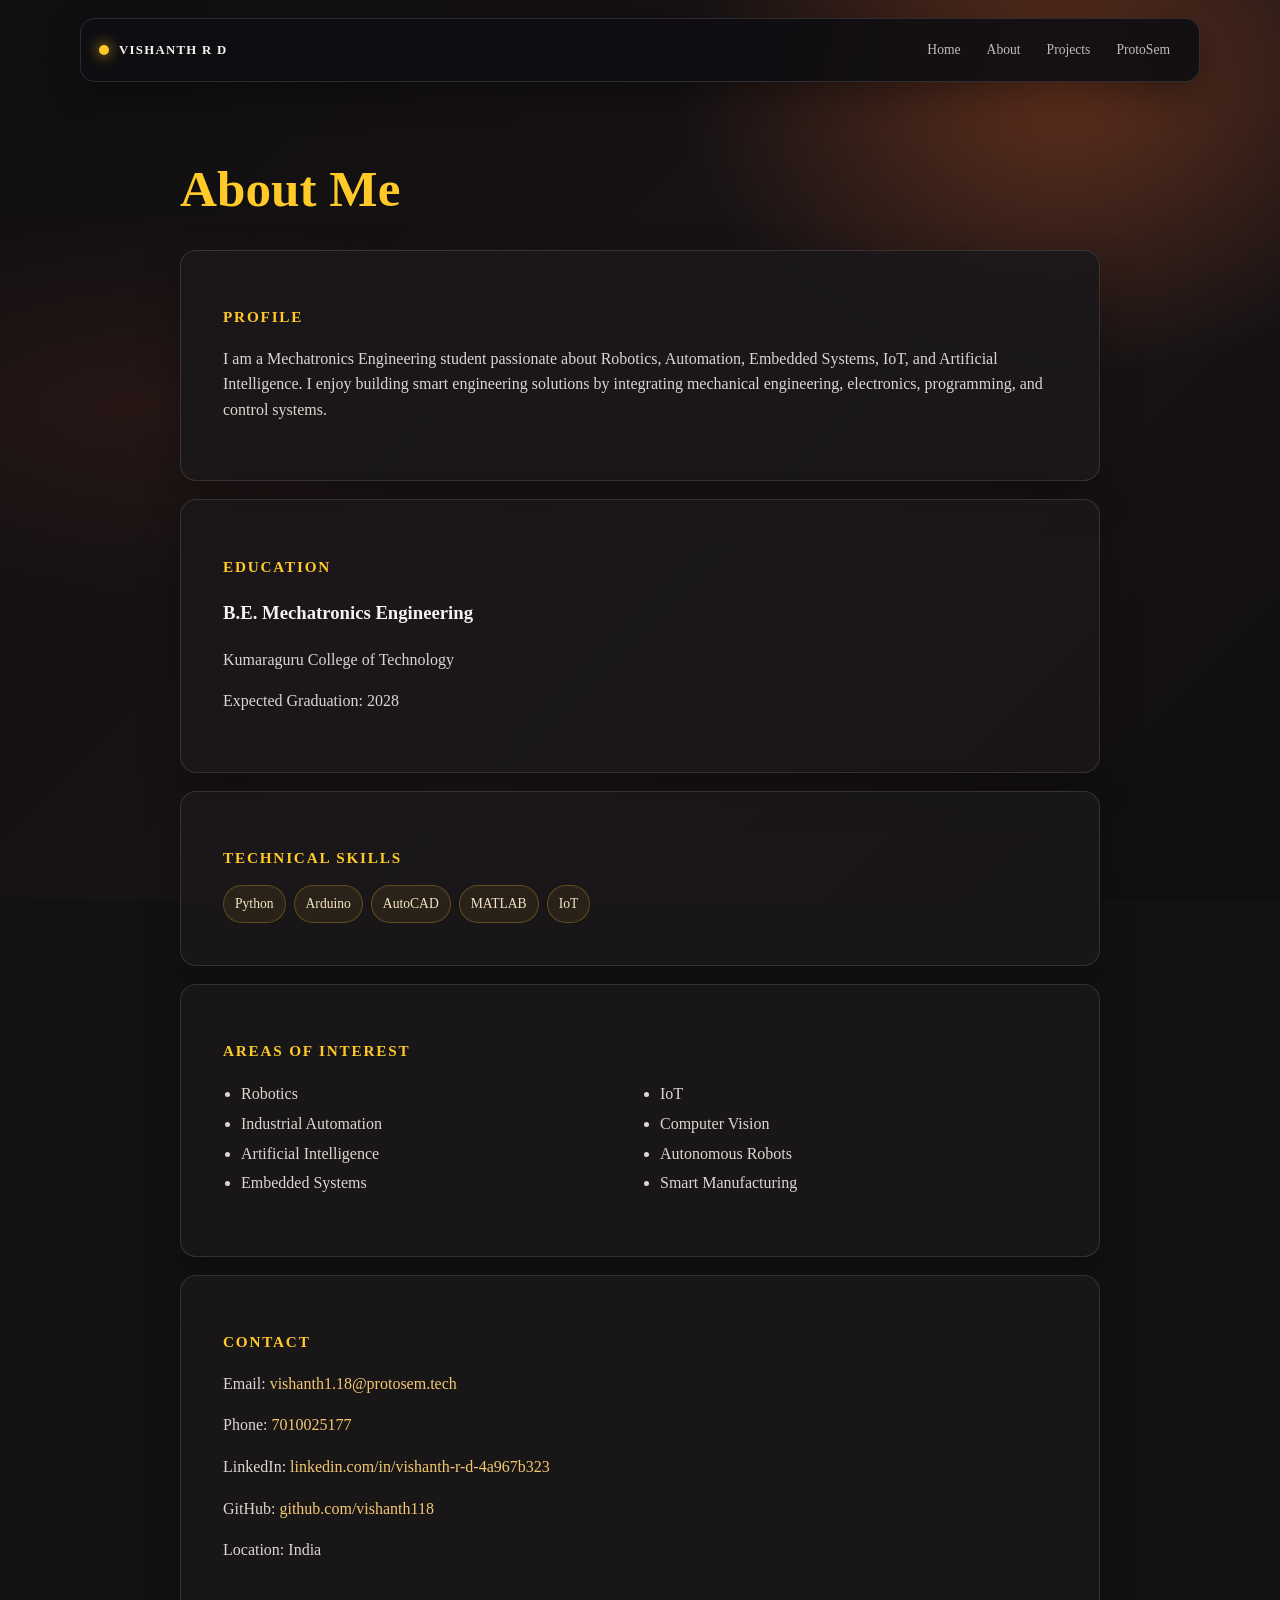
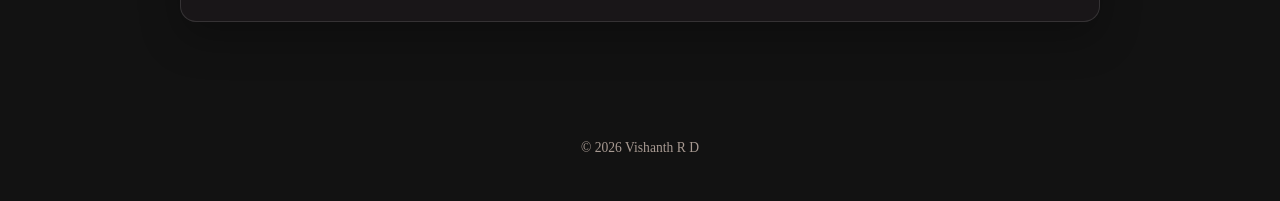
==== about.html @ d78b2897 "Updated project" ====
<!DOCTYPE html>
<html lang="en">
<head>
<meta charset="UTF-8"><meta name="viewport" content="width=device-width, initial-scale=1.0">
<title>About | Vishanth R D</title><link rel="stylesheet" href="style.css">
<style>
main{width:min(920px,calc(100% - 36px));margin:0 auto;padding:20px 0 54px}.page-title{margin:12px 0 20px;color:var(--gold);font-size:clamp(2rem,6vw,3.2rem)}.card{margin-bottom:18px;padding:clamp(24px,5vw,42px);border:1px solid var(--line);border-radius:16px;background:var(--panel);box-shadow:0 16px 40px #0004}.card h2{margin-bottom:14px;color:var(--gold);font-size:.95rem;letter-spacing:.12em;text-transform:uppercase}.card p{color:#ded5d0}.skills{display:flex;flex-wrap:wrap;gap:8px}.skill{padding:7px 11px;border:1px solid rgba(255,201,40,.25);border-radius:999px;background:rgba(255,201,40,.07);color:#f6e4c8;font-size:.85rem}.interests{columns:2;column-gap:22px;padding-left:18px;color:#ded5d0}.interests li{padding:2px 0;break-inside:avoid}.contact a{color:#f4c871;text-decoration:none}.contact a:hover{text-decoration:underline}.footer{text-align:center;padding:20px;color:#a89a92;font-size:.85rem}@media(max-width:720px){main{width:calc(100% - 24px);padding-top:10px}}
</style></head>
<body>
<nav class="site-nav" aria-label="Main navigation"><a class="brand" href="index.html">VISHANTH R D</a><div class="nav-links"><a href="index.html">Home</a><a href="about.html" aria-current="page">About</a><a href="projects.html">Projects</a><a href="protosem.html">ProtoSem</a></div></nav>
<main><h1 class="page-title">About Me</h1>
<section class="card"><h2>Profile</h2><p>I am a Mechatronics Engineering student passionate about Robotics, Automation, Embedded Systems, IoT, and Artificial Intelligence. I enjoy building smart engineering solutions by integrating mechanical engineering, electronics, programming, and control systems.</p></section>
<section class="card"><h2>Education</h2><h3>B.E. Mechatronics Engineering</h3><p>Kumaraguru College of Technology</p><p>Expected Graduation: 2028</p></section>
<section class="card"><h2>Technical Skills</h2><div class="skills"><span class="skill">Python</span><span class="skill">Arduino</span><span class="skill">AutoCAD</span><span class="skill">MATLAB</span><span class="skill">IoT</span></div></section>
<section class="card"><h2>Areas of Interest</h2><ul class="interests"><li>Robotics</li><li>Industrial Automation</li><li>Artificial Intelligence</li><li>Embedded Systems</li><li>IoT</li><li>Computer Vision</li><li>Autonomous Robots</li><li>Smart Manufacturing</li></ul></section>
<section class="card contact"><h2>Contact</h2><p>Email: <a href="mailto:vishanth1.18@protosem.tech">vishanth1.18@protosem.tech</a></p><p>Phone: <a href="tel:+917010025177">7010025177</a></p><p>LinkedIn: <a href="https://www.linkedin.com/in/vishanth-r-d-4a967b323" target="_blank" rel="noopener noreferrer">linkedin.com/in/vishanth-r-d-4a967b323</a></p><p>GitHub: <a href="https://github.com/vishanth118" target="_blank" rel="noopener noreferrer">github.com/vishanth118</a></p><p>Location: India</p></section>
</main><footer class="footer"><p>&copy; 2026 Vishanth R D</p></footer></body></html>
---- style.css ----
:root{color-scheme:dark;--bg:#100e10;--panel:rgba(27,24,26,.9);--line:rgba(255,255,255,.12);--text:#f7f2ed;--muted:#b6aaa3;--gold:#ffc928;--orange:#ff763e}
*{box-sizing:border-box}
html{scroll-behavior:smooth;scroll-padding-top:95px}
body{min-height:100vh;background:radial-gradient(ellipse at 83% 9%,rgba(255,109,44,.3),transparent 24rem),radial-gradient(ellipse at 10% 45%,rgba(112,48,32,.2),transparent 28rem),linear-gradient(135deg,#100e10,#191416 58%,#100e10);background-attachment:fixed;color:var(--text);line-height:1.6}
a{color:#f4c871}
.site-nav{position:sticky;top:12px;z-index:20;display:flex;align-items:center;justify-content:space-between;gap:18px;width:min(1120px,calc(100% - 36px));margin:18px auto 24px;padding:12px 18px;border:1px solid var(--line);border-radius:15px;background:rgba(15,14,18,.9);backdrop-filter:blur(16px);box-shadow:0 12px 35px #0005}
.brand{display:flex;align-items:center;gap:10px;color:var(--text);font-size:.8rem;font-weight:700;letter-spacing:.1em;text-decoration:none;white-space:nowrap}
.brand:before{content:"";width:10px;height:10px;border-radius:50%;background:var(--gold);box-shadow:0 0 14px var(--gold)}
.nav-links{display:flex;align-items:center;justify-content:flex-end;flex-wrap:wrap;gap:4px}
.nav-links a{padding:7px 10px;border:1px solid transparent;border-radius:999px;color:#c4bbb6;text-decoration:none;font-size:.85rem;transition:.2s}
.nav-links a:hover,.nav-links a:focus-visible{color:#fff;border-color:rgba(255,201,40,.35);background:rgba(255,201,40,.1);outline:none}
body:not(:has(.shell))>header{width:min(1120px,calc(100% - 36px));margin:0 auto;border:1px solid var(--line);border-radius:18px;background:linear-gradient(110deg,rgba(17,15,17,.96),rgba(44,27,23,.83));box-shadow:0 24px 70px #0008;text-align:left;padding:48px clamp(24px,6vw,70px)}
body:not(:has(.shell))>header>div,body:not(:has(.shell))>main{width:min(920px,calc(100% - 36px));margin-left:auto;margin-right:auto}
body:not(:has(.shell))>main{padding:30px 0 64px}
body:not(:has(.shell))>header h1{color:var(--text)}
body:not(:has(.shell))>header p{color:#d2c7c0}
body:not(:has(.shell)) .eyebrow{color:var(--gold)}
body:not(:has(.shell)) .section,body:not(:has(.shell)) .intro{margin-bottom:18px;border:1px solid var(--line);border-radius:15px;background:var(--panel);box-shadow:0 16px 40px #0004;color:var(--text)}
body:not(:has(.shell)) .section h2,body:not(:has(.shell)) .intro h2{color:var(--gold)}
body:not(:has(.shell)) .section p,body:not(:has(.shell)) .intro p,body:not(:has(.shell)) .summary{color:#ded5d0}
body:not(:has(.shell)) .activity-list h3,body:not(:has(.shell)) .week h3{color:#fff}
body:not(:has(.shell)) .tag{border-color:rgba(255,201,40,.25);background:rgba(255,201,40,.07);color:#f6e4c8}
body:not(:has(.shell)) .week{border-color:var(--line);background:var(--panel);box-shadow:0 10px 30px #0004}
body:not(:has(.shell)) .week.active{border-color:rgba(255,201,40,.5);box-shadow:0 14px 30px rgba(255,137,56,.13)}
body:not(:has(.shell)) .timeline:before{background:rgba(255,201,40,.24)}
body:not(:has(.shell)) .progress-wrap{background:linear-gradient(180deg,rgba(16,14,16,.97) 72%,transparent);backdrop-filter:blur(8px)}
body:not(:has(.shell)) .progress-meta{color:#d7c9c0}
body:not(:has(.shell)) .progress-track{background:#392d29}
body:not(:has(.shell)) .progress-track span{background:linear-gradient(90deg,var(--gold),var(--orange))}
body:not(:has(.shell)) .scroll-cue span{border-color:var(--gold);color:var(--gold)}
body:not(:has(.shell)) .week:after{border-color:#1b181a;background:#927148;box-shadow:0 0 0 3px #927148}
body:not(:has(.shell)) .week.active:after{background:var(--gold);box-shadow:0 0 0 3px var(--gold),0 0 0 9px rgba(255,201,40,.15)}
body:not(:has(.shell)) .edit,body:not(:has(.shell)) .drive-link,body:not(:has(.shell)) .back{border:1px solid rgba(255,201,40,.3);border-radius:999px;background:rgba(255,201,40,.1);color:#ffe39b}
body:not(:has(.shell)) .edit:hover,body:not(:has(.shell)) .drive-link:hover,body:not(:has(.shell)) .back:hover{background:rgba(255,201,40,.2)}
body:not(:has(.shell)) footer{background:transparent;color:#a89a92}
@media(max-width:720px){.site-nav{top:6px;align-items:flex-start;flex-direction:column;gap:8px;width:calc(100% - 24px);margin:8px auto 14px;padding:11px 13px}.nav-links{justify-content:flex-start;gap:2px}.nav-links a{padding:5px 8px;font-size:.78rem}body:not(:has(.shell))>header{width:calc(100% - 24px);padding:36px 22px}body:not(:has(.shell))>header>div,body:not(:has(.shell))>main{width:100%}}
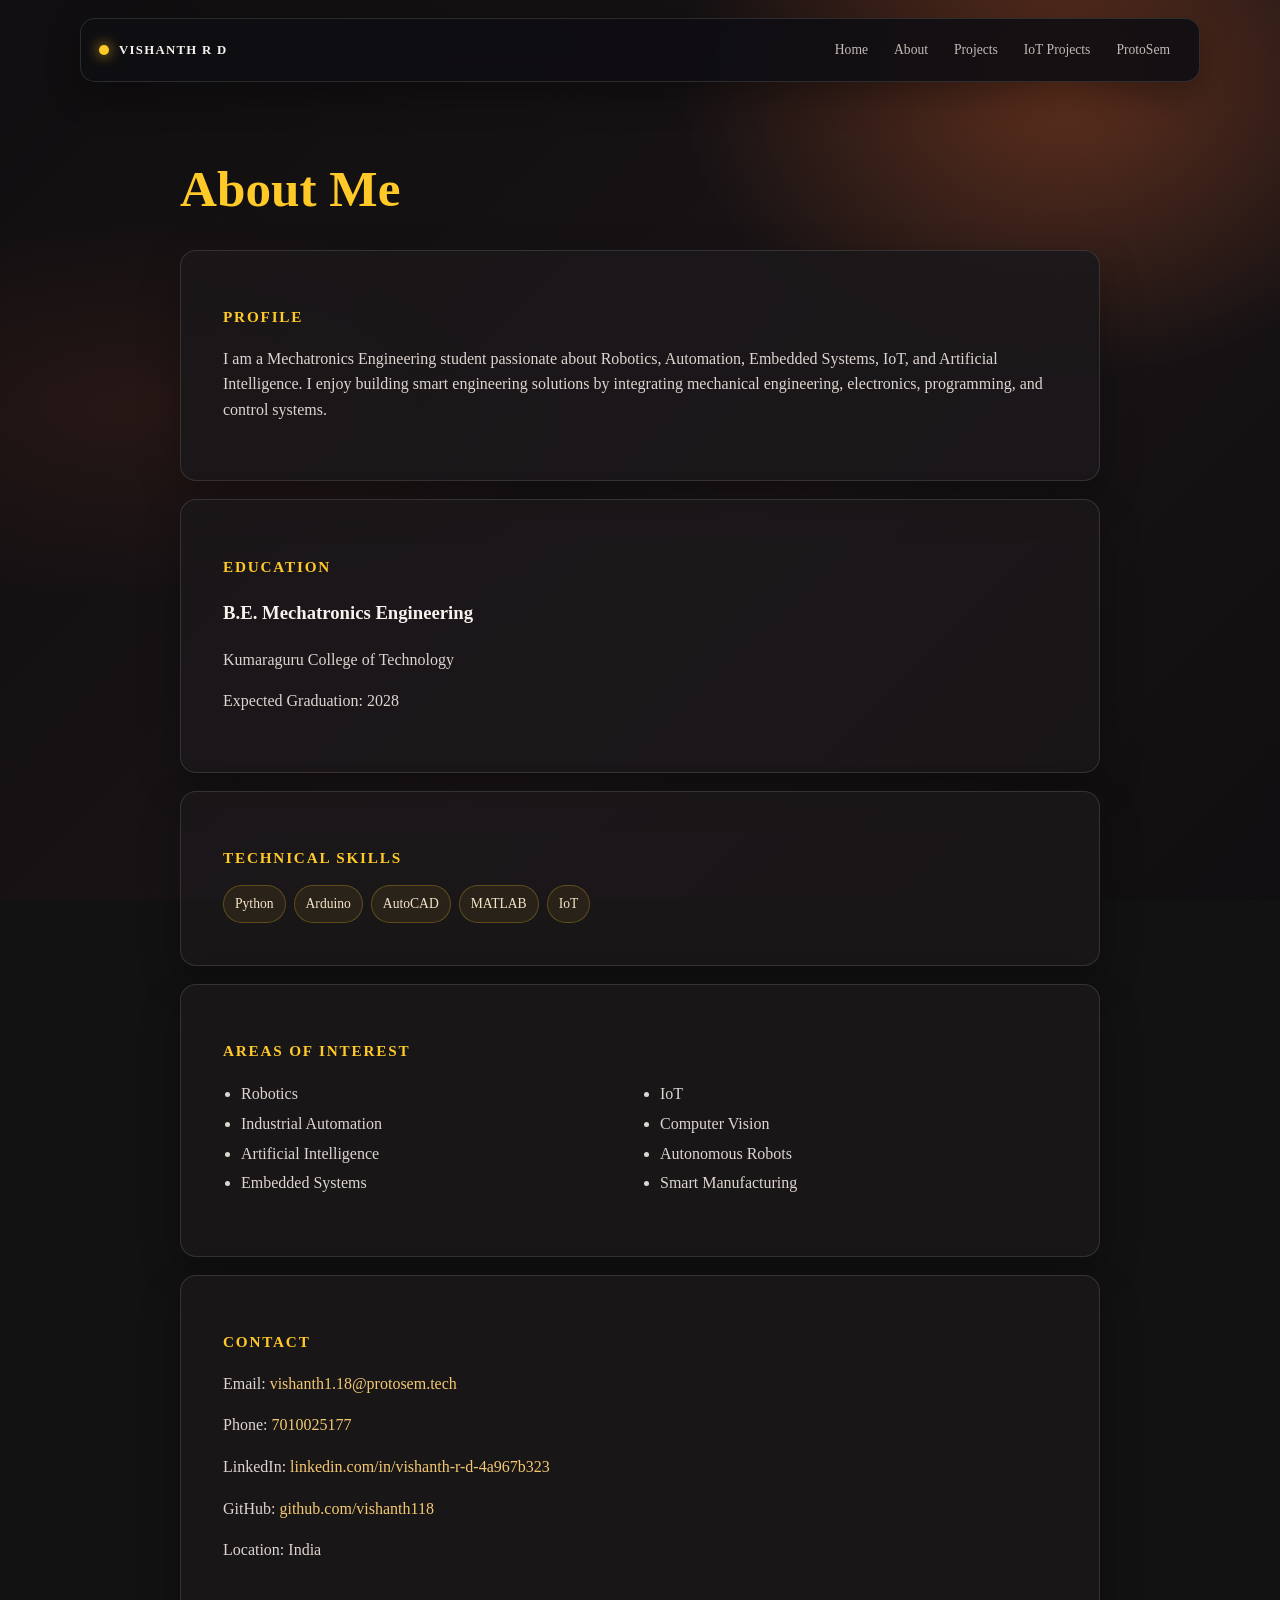
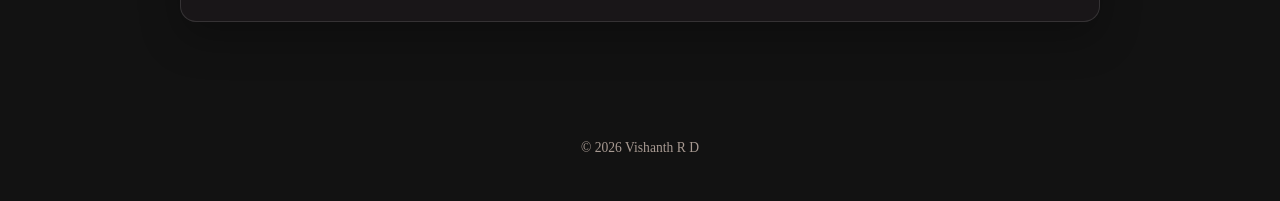
==== commit f0944ada: "Updated project" ====
--- a/about.html
+++ b/about.html
@@ -7,7 +7,7 @@
 main{width:min(920px,calc(100% - 36px));margin:0 auto;padding:20px 0 54px}.page-title{margin:12px 0 20px;color:var(--gold);font-size:clamp(2rem,6vw,3.2rem)}.card{margin-bottom:18px;padding:clamp(24px,5vw,42px);border:1px solid var(--line);border-radius:16px;background:var(--panel);box-shadow:0 16px 40px #0004}.card h2{margin-bottom:14px;color:var(--gold);font-size:.95rem;letter-spacing:.12em;text-transform:uppercase}.card p{color:#ded5d0}.skills{display:flex;flex-wrap:wrap;gap:8px}.skill{padding:7px 11px;border:1px solid rgba(255,201,40,.25);border-radius:999px;background:rgba(255,201,40,.07);color:#f6e4c8;font-size:.85rem}.interests{columns:2;column-gap:22px;padding-left:18px;color:#ded5d0}.interests li{padding:2px 0;break-inside:avoid}.contact a{color:#f4c871;text-decoration:none}.contact a:hover{text-decoration:underline}.footer{text-align:center;padding:20px;color:#a89a92;font-size:.85rem}@media(max-width:720px){main{width:calc(100% - 24px);padding-top:10px}}
 </style></head>
 <body>
-<nav class="site-nav" aria-label="Main navigation"><a class="brand" href="index.html">VISHANTH R D</a><div class="nav-links"><a href="index.html">Home</a><a href="about.html" aria-current="page">About</a><a href="projects.html">Projects</a><a href="protosem.html">ProtoSem</a></div></nav>
+<nav class="site-nav" aria-label="Main navigation"><a class="brand" href="index.html">VISHANTH R D</a><div class="nav-links"><a href="index.html">Home</a><a href="about.html" aria-current="page">About</a><a href="projects.html">Projects</a><a href="iot-projects.html">IoT Projects</a><a href="protosem.html">ProtoSem</a></div></nav>
 <main><h1 class="page-title">About Me</h1>
 <section class="card"><h2>Profile</h2><p>I am a Mechatronics Engineering student passionate about Robotics, Automation, Embedded Systems, IoT, and Artificial Intelligence. I enjoy building smart engineering solutions by integrating mechanical engineering, electronics, programming, and control systems.</p></section>
 <section class="card"><h2>Education</h2><h3>B.E. Mechatronics Engineering</h3><p>Kumaraguru College of Technology</p><p>Expected Graduation: 2028</p></section>
